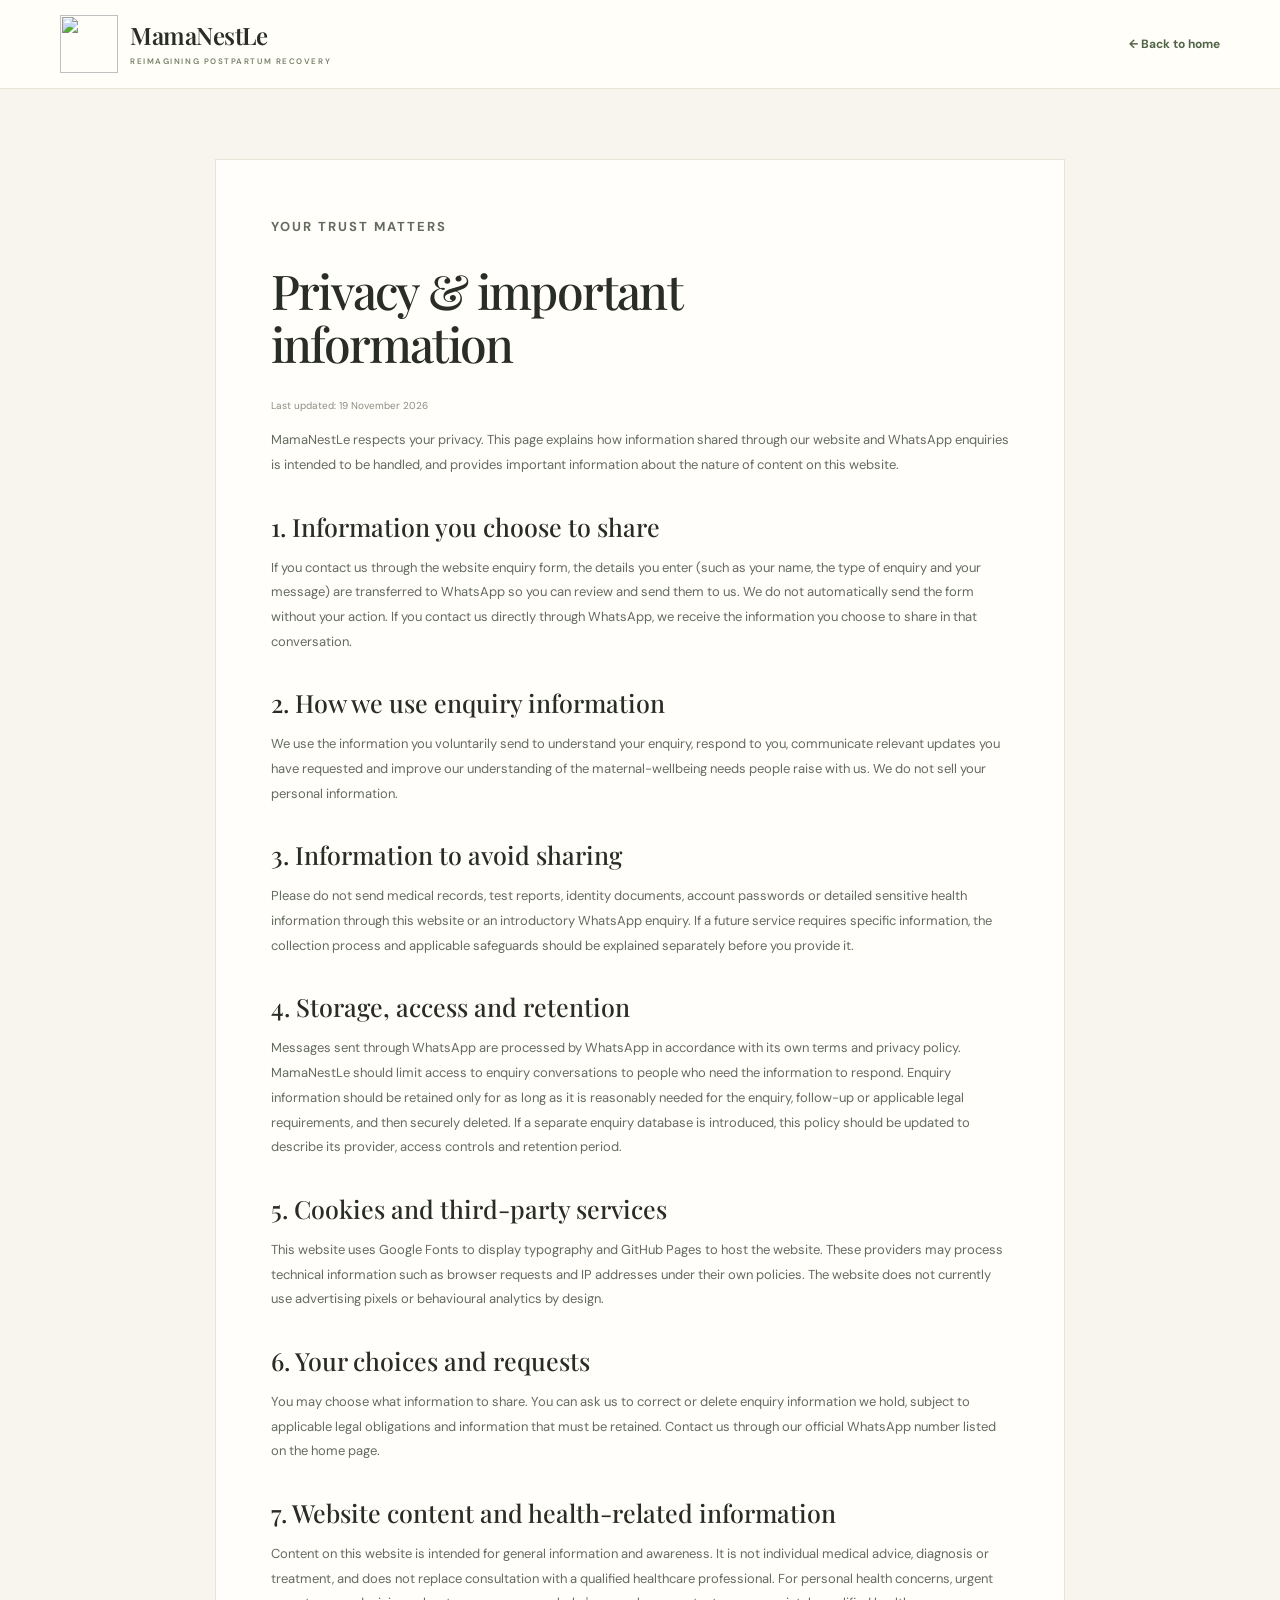
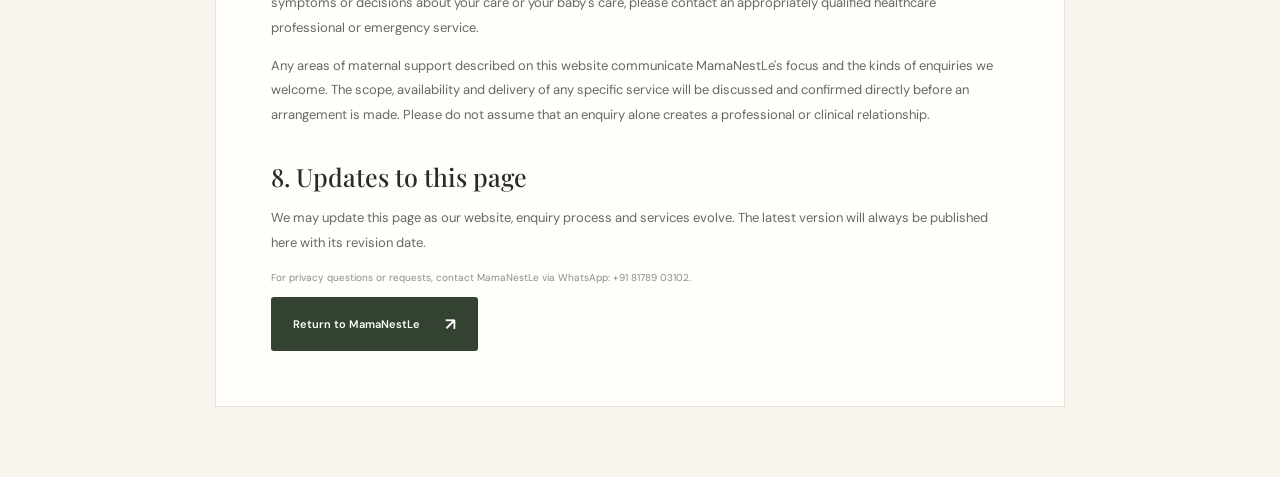
==== privacy.html @ 4de73da4 "Add privacy and important information page" ====
<!doctype html><html lang="en"><head><meta charset="utf-8"><meta name="viewport" content="width=device-width,initial-scale=1"><meta name="theme-color" content="#f7f5ed"><title>Privacy & Important Information | MamaNestLe</title><link rel="preconnect" href="https://fonts.googleapis.com"><link rel="preconnect" href="https://fonts.gstatic.com" crossorigin><link href="https://fonts.googleapis.com/css2?family=DM+Sans:wght@400;500;600;700&family=Playfair+Display:wght@400;500;600;700&display=swap" rel="stylesheet"><link rel="icon" href="assets/mamanestle-icon.svg" type="image/svg+xml"><link rel="stylesheet" href="styles.css"></head><body class="privacy-page"><header class="header"><div class="container nav"><a class="brand" href="index.html"><img class="brand-logo" src="assets/mamanestle-icon.svg" alt=""><span class="brand-name">MamaNestLe<small>REIMAGINING POSTPARTUM RECOVERY</small></span></a><a class="policy-back" href="index.html">← Back to home</a></div></header><main class="policy-wrap"><p class="eyebrow">Your trust matters</p><h1>Privacy &amp; important information</h1><p class="policy-meta">Last updated: 19 November 2026</p><p>MamaNestLe respects your privacy. This page explains how information shared through our website and WhatsApp enquiries is intended to be handled, and provides important information about the nature of content on this website.</p><h2>1. Information you choose to share</h2><p>If you contact us through the website enquiry form, the details you enter (such as your name, the type of enquiry and your message) are transferred to WhatsApp so you can review and send them to us. We do not automatically send the form without your action. If you contact us directly through WhatsApp, we receive the information you choose to share in that conversation.</p><h2>2. How we use enquiry information</h2><p>We use the information you voluntarily send to understand your enquiry, respond to you, communicate relevant updates you have requested and improve our understanding of the maternal-wellbeing needs people raise with us. We do not sell your personal information.</p><h2>3. Information to avoid sharing</h2><p>Please do not send medical records, test reports, identity documents, account passwords or detailed sensitive health information through this website or an introductory WhatsApp enquiry. If a future service requires specific information, the collection process and applicable safeguards should be explained separately before you provide it.</p><h2>4. Storage, access and retention</h2><p>Messages sent through WhatsApp are processed by WhatsApp in accordance with its own terms and privacy policy. MamaNestLe should limit access to enquiry conversations to people who need the information to respond. Enquiry information should be retained only for as long as it is reasonably needed for the enquiry, follow-up or applicable legal requirements, and then securely deleted. If a separate enquiry database is introduced, this policy should be updated to describe its provider, access controls and retention period.</p><h2>5. Cookies and third-party services</h2><p>This website uses Google Fonts to display typography and GitHub Pages to host the website. These providers may process technical information such as browser requests and IP addresses under their own policies. The website does not currently use advertising pixels or behavioural analytics by design.</p><h2>6. Your choices and requests</h2><p>You may choose what information to share. You can ask us to correct or delete enquiry information we hold, subject to applicable legal obligations and information that must be retained. Contact us through our official WhatsApp number listed on the home page.</p><h2>7. Website content and health-related information</h2><p>Content on this website is intended for general information and awareness. It is not individual medical advice, diagnosis or treatment, and does not replace consultation with a qualified healthcare professional. For personal health concerns, urgent symptoms or decisions about your care or your baby's care, please contact an appropriately qualified healthcare professional or emergency service.</p><p>Any areas of maternal support described on this website communicate MamaNestLe's focus and the kinds of enquiries we welcome. The scope, availability and delivery of any specific service will be discussed and confirmed directly before an arrangement is made. Please do not assume that an enquiry alone creates a professional or clinical relationship.</p><h2>8. Updates to this page</h2><p>We may update this page as our website, enquiry process and services evolve. The latest version will always be published here with its revision date.</p><p class="policy-meta">For privacy questions or requests, contact MamaNestLe via WhatsApp: +91 81789 03102.</p><a class="button button-dark" href="index.html">Return to MamaNestLe <span>↗</span></a></main></body></html>
---- styles.css ----
:root{--ivory:#f7f5ed;--paper:#fffefa;--sage:#9eaa8d;--sage-dark:#526447;--olive:#344331;--gold:#c3a36a;--ink:#292d25;--muted:#72766b;--line:#e7e4d8;--serif:"Playfair Display",Georgia,serif;--sans:"DM Sans",Arial,sans-serif}*{box-sizing:border-box}html{scroll-behavior:smooth;scroll-padding-top:94px}body{margin:0;background:var(--paper);color:var(--ink);font-family:var(--sans);line-height:1.7}a{color:inherit;text-decoration:none}.container{width:min(1160px,calc(100% - 52px));margin:auto}.skip-link{position:absolute;left:-999px;top:8px;background:#fff;padding:10px;z-index:99}.skip-link:focus{left:8px}.header{position:sticky;top:0;z-index:30;background:#fffef9ed;backdrop-filter:blur(14px);border-bottom:1px solid #e7e4d8}.nav{height:88px;display:flex;align-items:center;justify-content:space-between}.brand{display:flex;align-items:center;gap:12px}.brand-logo{width:58px;height:58px;display:block;flex:none}.brand-name{font:600 24px/1.1 var(--serif);letter-spacing:-.5px}.brand-name small{display:block;font:600 8px var(--sans);letter-spacing:1.55px;color:#77816b;margin-top:7px}.nav-links{display:flex;align-items:center;gap:34px;font-size:12px;font-weight:600}.nav-links>a:not(.nav-cta):hover,.text-link:hover{color:var(--sage-dark)}.nav-cta{padding:12px 19px;border:1px solid #66745b;border-radius:30px;color:var(--sage-dark)}.nav-cta span{margin-left:10px}.menu-toggle{display:none;background:none;border:0;font-size:25px;color:var(--olive)}.hero{background:var(--ivory);overflow:hidden}.hero-grid{min-height:680px;display:grid;grid-template-columns:1fr .94fr;gap:72px;align-items:center;padding-top:62px;padding-bottom:62px}.eyebrow{display:flex;align-items:center;gap:11px;text-transform:uppercase;letter-spacing:2px;font-size:9px;font-weight:700;color:#718065;margin:0 0 24px}.eyebrow-line{width:26px;height:1px;background:var(--gold)}h1,h2{font-family:var(--serif);font-weight:500;letter-spacing:-1.8px}h1{font-size:clamp(48px,5.3vw,72px);line-height:1.12;margin:0 0 25px;max-width:650px}h1 em,h2 em{font-weight:400;color:var(--sage-dark)}.hero-lead{max-width:550px;color:#686d62;font-size:14px;line-height:2}.hero-actions{display:flex;align-items:center;gap:27px;flex-wrap:wrap;margin-top:34px}.button{display:inline-flex;align-items:center;justify-content:center;gap:25px;border:0;border-radius:3px;padding:16px 22px;font:600 11px var(--sans);cursor:pointer;transition:transform .2s,background .2s}.button:hover{transform:translateY(-2px)}.button-dark{background:var(--olive);color:#fff}.button-dark:hover{background:#526447}.button-light{background:#f8f4e8;color:var(--olive);margin-top:22px}.button span{font-size:17px}.text-link{font-size:11px;font-weight:600;border-bottom:1px solid var(--sage);padding-bottom:5px}.hero-proof{display:flex;align-items:center;gap:13px;margin-top:43px;color:#777b70;font-size:10px;line-height:1.55}.hero-proof b{color:var(--olive);font-weight:600}.proof-mark{display:grid;place-items:center;width:33px;height:33px;border:1px solid #c8b27e;border-radius:50%;color:#9b8150;font-size:17px}.hero-photo-wrap{height:535px;position:relative;padding:0 28px 25px 0}.hero-photo{width:100%;height:100%;object-fit:cover;object-position:center 40%;border-radius:48% 48% 4px 4px;display:block;box-shadow:0 18px 55px #4e50321c}.hero-photo-wrap:after{content:"";position:absolute;inset:17px 10px 8px 17px;border:1px solid #c4a66d88;border-radius:48% 48% 4px 4px;z-index:0;pointer-events:none}.photo-note{position:absolute;z-index:2;left:-48px;bottom:54px;background:#f9f6eb;padding:20px 24px;box-shadow:0 12px 30px #343a251a}.photo-note span,.photo-stamp span{display:block;font-size:8px;letter-spacing:1.4px;color:#7c826f}.photo-note b{display:block;font:500 24px/1.22 var(--serif);color:var(--olive);margin-top:8px}.photo-note i{position:absolute;right:16px;top:15px;color:var(--gold);font-size:17px}.photo-stamp{position:absolute;z-index:2;right:0;top:34px;display:flex;align-items:center;gap:8px;background:#fffdf3e8;padding:8px 12px}.photo-stamp img{width:30px;height:30px}.photo-stamp span{font-size:7px;line-height:1.6}.belief-ribbon{background:var(--olive);color:#f4f0e4}.belief-ribbon .container{min-height:68px;display:flex;align-items:center;justify-content:space-between;gap:20px;font:italic 16px var(--serif)}.belief-ribbon i{font-style:normal;color:#d1b77f;font-size:13px}.section{padding:108px 0}.belief-grid{display:grid;grid-template-columns:1fr .8fr;gap:115px;align-items:end}.section h2,.story h2{font-size:clamp(39px,4.5vw,58px);line-height:1.17;margin:0}.belief-copy p,.journey-heading>p:not(.eyebrow),.story-grid>div:last-child>p:not(.eyebrow){font-size:13px;color:var(--muted);line-height:2}.under-link{display:inline-block;margin-top:17px;color:var(--sage-dark);font-size:11px;font-weight:700;border-bottom:1px solid var(--gold);padding-bottom:5px}.under-link span{margin-left:8px}.focus{background:#f2f1e8}.section-head{display:flex;align-items:end;justify-content:space-between;gap:80px;margin-bottom:48px}.section-head h2{max-width:650px}.section-head>p{max-width:330px;color:var(--muted);font-size:12px;line-height:1.9}.focus-grid{display:grid;grid-template-columns:repeat(4,1fr);gap:14px}.focus-card{position:relative;min-height:290px;padding:27px 24px;background:#fffefa;border:1px solid #e8e5da;display:flex;flex-direction:column}.focus-number{font-size:9px;letter-spacing:1px;color:#a08b61}.focus-icon{font:34px var(--serif);color:#879478;margin:25px 0 18px}.focus-card h3{font:500 21px/1.3 var(--serif);margin:0 0 12px}.focus-card p{font-size:11px;line-height:1.9;color:var(--muted);margin:0}.focus-rule{width:35px;height:2px;background:var(--gold);margin-top:auto;padding-top:0;position:absolute;bottom:0;left:24px}.image-break{height:440px;position:relative;overflow:hidden;background:#344331}.image-break:after{content:"";position:absolute;inset:0;background:linear-gradient(90deg,#253223d9 0%,#25322399 48%,#25322308 100%)}.image-break>img{width:100%;height:100%;object-fit:cover;object-position:center 44%;display:block}.image-break-copy{position:absolute;z-index:2;left:max(calc((100% - 1160px)/2),26px);top:50%;transform:translateY(-50%);color:#fff;max-width:510px}.image-break-copy .eyebrow{color:#e5d5a9}.image-break-copy h2{font-size:clamp(40px,4.8vw,59px);line-height:1.16;margin:0}.image-break-copy h2 em{color:#e4d3a4}.journey-grid{display:grid;grid-template-columns:.85fr 1fr;gap:130px}.journey-heading h2{margin-bottom:20px}.journey-steps{border-top:1px solid var(--line)}.journey-step{display:grid;grid-template-columns:55px 1fr;gap:18px;padding:25px 0;border-bottom:1px solid var(--line)}.journey-step>span{font:italic 18px var(--serif);color:#a58b58}.journey-step h3{font:500 22px var(--serif);margin:0 0 6px}.journey-step p{font-size:12px;color:var(--muted);margin:0;line-height:1.8}.story{background:var(--olive);color:#fff;padding:100px 0;overflow:hidden}.story-grid{display:grid;grid-template-columns:.4fr 1fr;gap:90px;align-items:center;max-width:1000px}.story-mark{width:190px;height:190px;border:1px solid #d2bb8055;border-radius:50%;display:grid;place-items:center;margin:auto}.story-mark img{width:145px;height:145px;filter:drop-shadow(0 3px 8px #0002)}.story .eyebrow{color:#d8c38f}.story h2{max-width:680px}.story h2 em{color:#e3d2a4}.story-grid>div:last-child>p:not(.eyebrow){color:#e4e6dc}.connect{background:#fbfaf5}.connect-grid{display:grid;grid-template-columns:.9fr 1fr;gap:95px;align-items:start}.connect-copy h2{font-size:clamp(42px,4.5vw,58px)}.connect-copy>p:not(.eyebrow){color:var(--muted);font-size:13px;line-height:1.9}.whatsapp-card{display:flex;align-items:center;gap:15px;background:#eef0e7;padding:18px;margin-top:32px;max-width:420px}.wa-symbol{width:42px;height:42px;border-radius:50%;background:var(--sage-dark);color:white;display:grid;place-items:center;font-size:21px}.whatsapp-card>div{flex:1}.whatsapp-card span{display:block;font-size:7px;letter-spacing:1.2px;color:#7a806e}.whatsapp-card b{display:block;font:500 18px var(--serif);margin:2px 0}.whatsapp-card small{font-size:10px;color:var(--muted)}.whatsapp-card>a{width:34px;height:34px;display:grid;place-items:center;border:1px solid #9ca78e;border-radius:50%;color:var(--sage-dark)}.connect-note{font-size:10px!important;color:#7e8377!important;margin-top:17px}.contact-form{background:#fff;border:1px solid var(--line);padding:36px;box-shadow:0 18px 50px #3038220a}.form-top{padding-bottom:20px;border-bottom:1px solid var(--line);margin-bottom:22px}.form-top>span{font-size:8px;letter-spacing:1.5px;color:#8a805f}.form-top h3{font:500 29px var(--serif);margin:5px 0}.form-top p{font-size:11px;color:var(--muted);margin:0}label{display:block;font-size:10px;font-weight:700;margin:17px 0 7px}input,select,textarea{width:100%;padding:13px 12px;border:1px solid #e4e3d9;background:#fffefa;border-radius:2px;font:12px var(--sans);color:var(--ink);outline:none}input:focus,select:focus,textarea:focus{border-color:#8a9879;box-shadow:0 0 0 3px #9eaa8d26}textarea{resize:vertical}.submit-button{width:100%;margin-top:22px}.form-footnote{font-size:9px;color:#85897e;text-align:center;margin:12px 0 0}.hp{position:absolute;left:-5000px;width:1px;height:1px;overflow:hidden}.footer{background:#eeeee5;padding:35px 0 22px}.footer-main{display:flex;align-items:center;justify-content:space-between;gap:20px;padding-bottom:25px;border-bottom:1px solid #d9dccf}.footer-brand .brand-logo{width:48px;height:48px}.footer-brand .brand-name{font-size:21px}.footer-main>p{font:italic 16px var(--serif);color:#73796b}.footer-contact{font-size:10px;font-weight:700;color:var(--sage-dark)}.footer-bottom{display:flex;justify-content:space-between;align-items:center;gap:18px;padding-top:19px;font-size:9px;color:#74796c}.footer-bottom a{color:var(--sage-dark);font-weight:700}.privacy-page{background:var(--ivory);min-height:100vh}.policy-wrap{width:min(850px,calc(100% - 40px));margin:70px auto;padding:55px;background:#fffefa;border:1px solid var(--line)}.policy-wrap h1{font-size:48px}.policy-wrap h2{font:500 25px var(--serif);letter-spacing:0;margin:32px 0 10px}.policy-wrap p,.policy-wrap li{font-size:13px;color:#656b60;line-height:1.9}.policy-back{color:var(--sage-dark);font-size:12px;font-weight:700}.policy-meta{font-size:10px!important;color:#8b8e82!important}@media(max-width:900px){.hero-grid{gap:40px}.hero-photo-wrap{height:470px}.focus-grid{grid-template-columns:repeat(2,1fr)}.journey-grid{gap:65px}.connect-grid{gap:45px}.belief-grid{gap:65px}}@media(max-width:700px){.container{width:min(100% - 36px,590px)}.nav{height:76px}.brand-logo{width:49px;height:49px}.brand-name{font-size:21px}.brand-name small{font-size:7px}.menu-toggle{display:block}.nav-links{display:none;position:absolute;top:75px;left:0;right:0;background:#fffefa;padding:22px 24px 28px;flex-direction:column;align-items:stretch;gap:19px;border-bottom:1px solid var(--line)}.nav-links.open{display:flex}.nav-cta{text-align:center}.hero-grid{grid-template-columns:1fr;gap:38px;padding-top:53px;padding-bottom:45px}.hero h1{font-size:49px}.hero-photo-wrap{height:430px;margin:0 10px 0 22px}.photo-note{left:-22px;bottom:36px;padding:15px 19px}.photo-note b{font-size:21px}.belief-ribbon .container{min-height:62px;gap:10px;font-size:12px}.section{padding:76px 0}.belief-grid,.journey-grid,.connect-grid,.story-grid{grid-template-columns:1fr;gap:32px}.section-head{display:block;margin-bottom:30px}.section-head>p{margin-top:18px}.focus-grid{grid-template-columns:1fr 1fr;gap:10px}.focus-card{padding:21px 17px;min-height:285px}.focus-card h3{font-size:19px}.focus-rule{left:17px}.image-break{height:390px}.image-break-copy{left:24px;right:20px}.journey-grid{gap:24px}.story{padding:75px 0}.story-grid{gap:25px}.story-mark{width:130px;height:130px;margin:0}.story-mark img{width:100px;height:100px}.contact-form{padding:25px 20px}.footer-main{flex-wrap:wrap}.footer-main>p{order:3;width:100%;margin:0}.footer-bottom{flex-wrap:wrap}.policy-wrap{margin:25px auto;padding:28px 22px}.policy-wrap h1{font-size:39px}}@media(max-width:390px){.hero h1{font-size:43px}.hero-photo-wrap{height:365px}.focus-grid{grid-template-columns:1fr}.focus-card{min-height:235px}.belief-ribbon .container{font-size:10px}.contact-form{padding:22px 16px}}@media(prefers-reduced-motion:reduce){html{scroll-behavior:auto}*,*:before,*:after{transition:none!important;animation:none!important}}
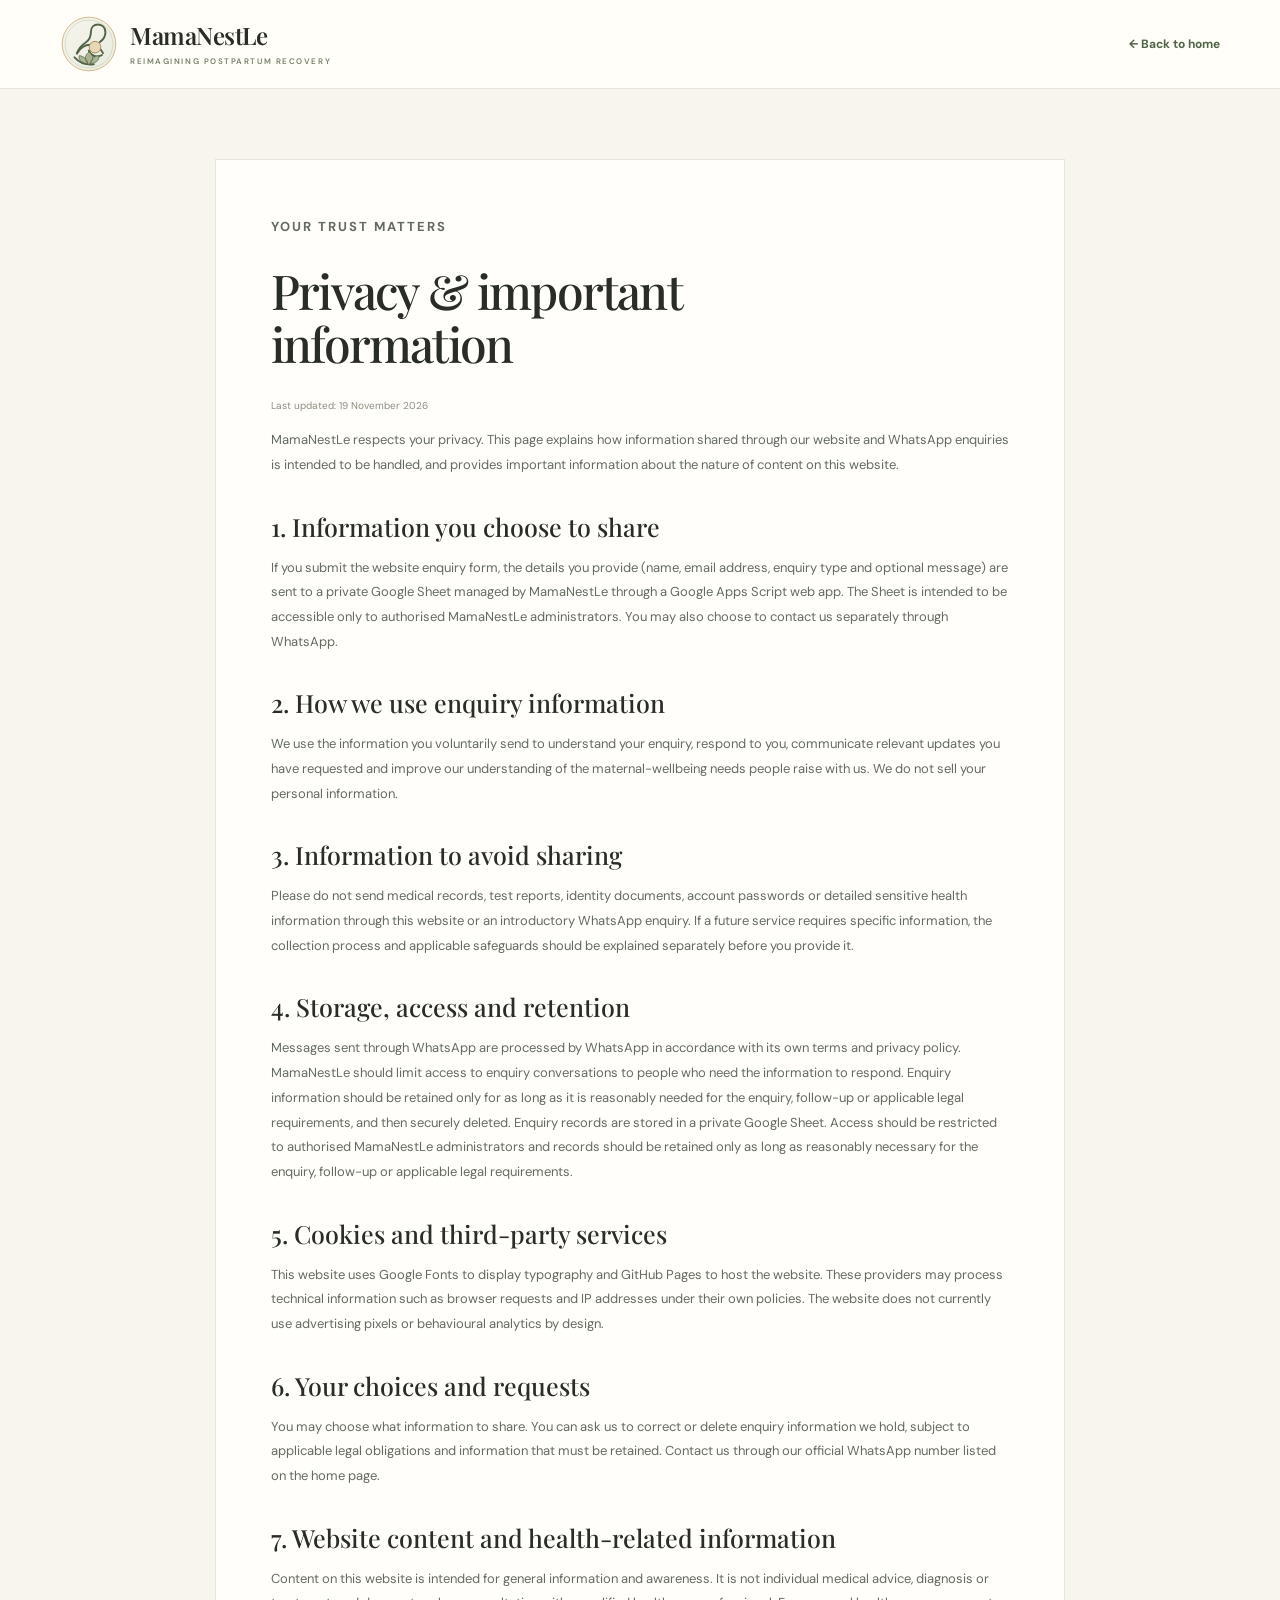
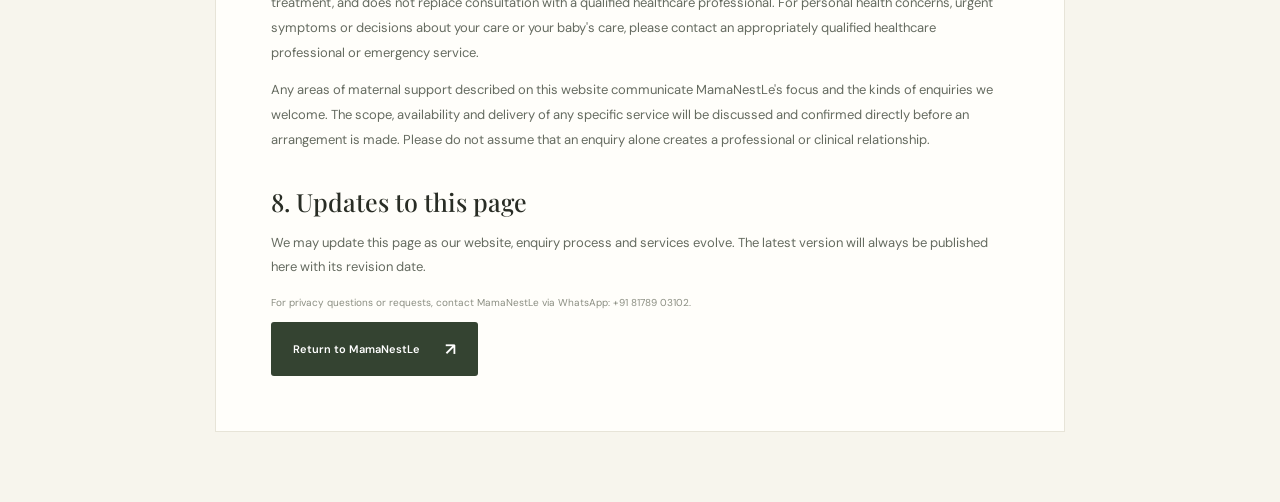
==== commit aaac8353: "Update privacy notice for private enquiry database" ====
--- a/privacy.html
+++ b/privacy.html
@@ -1 +1 @@
-<!doctype html><html lang="en"><head><meta charset="utf-8"><meta name="viewport" content="width=device-width,initial-scale=1"><meta name="theme-color" content="#f7f5ed"><title>Privacy & Important Information | MamaNestLe</title><link rel="preconnect" href="https://fonts.googleapis.com"><link rel="preconnect" href="https://fonts.gstatic.com" crossorigin><link href="https://fonts.googleapis.com/css2?family=DM+Sans:wght@400;500;600;700&family=Playfair+Display:wght@400;500;600;700&display=swap" rel="stylesheet"><link rel="icon" href="assets/mamanestle-icon.svg" type="image/svg+xml"><link rel="stylesheet" href="styles.css"></head><body class="privacy-page"><header class="header"><div class="container nav"><a class="brand" href="index.html"><img class="brand-logo" src="assets/mamanestle-icon.svg" alt=""><span class="brand-name">MamaNestLe<small>REIMAGINING POSTPARTUM RECOVERY</small></span></a><a class="policy-back" href="index.html">← Back to home</a></div></header><main class="policy-wrap"><p class="eyebrow">Your trust matters</p><h1>Privacy &amp; important information</h1><p class="policy-meta">Last updated: 19 November 2026</p><p>MamaNestLe respects your privacy. This page explains how information shared through our website and WhatsApp enquiries is intended to be handled, and provides important information about the nature of content on this website.</p><h2>1. Information you choose to share</h2><p>If you contact us through the website enquiry form, the details you enter (such as your name, the type of enquiry and your message) are transferred to WhatsApp so you can review and send them to us. We do not automatically send the form without your action. If you contact us directly through WhatsApp, we receive the information you choose to share in that conversation.</p><h2>2. How we use enquiry information</h2><p>We use the information you voluntarily send to understand your enquiry, respond to you, communicate relevant updates you have requested and improve our understanding of the maternal-wellbeing needs people raise with us. We do not sell your personal information.</p><h2>3. Information to avoid sharing</h2><p>Please do not send medical records, test reports, identity documents, account passwords or detailed sensitive health information through this website or an introductory WhatsApp enquiry. If a future service requires specific information, the collection process and applicable safeguards should be explained separately before you provide it.</p><h2>4. Storage, access and retention</h2><p>Messages sent through WhatsApp are processed by WhatsApp in accordance with its own terms and privacy policy. MamaNestLe should limit access to enquiry conversations to people who need the information to respond. Enquiry information should be retained only for as long as it is reasonably needed for the enquiry, follow-up or applicable legal requirements, and then securely deleted. If a separate enquiry database is introduced, this policy should be updated to describe its provider, access controls and retention period.</p><h2>5. Cookies and third-party services</h2><p>This website uses Google Fonts to display typography and GitHub Pages to host the website. These providers may process technical information such as browser requests and IP addresses under their own policies. The website does not currently use advertising pixels or behavioural analytics by design.</p><h2>6. Your choices and requests</h2><p>You may choose what information to share. You can ask us to correct or delete enquiry information we hold, subject to applicable legal obligations and information that must be retained. Contact us through our official WhatsApp number listed on the home page.</p><h2>7. Website content and health-related information</h2><p>Content on this website is intended for general information and awareness. It is not individual medical advice, diagnosis or treatment, and does not replace consultation with a qualified healthcare professional. For personal health concerns, urgent symptoms or decisions about your care or your baby's care, please contact an appropriately qualified healthcare professional or emergency service.</p><p>Any areas of maternal support described on this website communicate MamaNestLe's focus and the kinds of enquiries we welcome. The scope, availability and delivery of any specific service will be discussed and confirmed directly before an arrangement is made. Please do not assume that an enquiry alone creates a professional or clinical relationship.</p><h2>8. Updates to this page</h2><p>We may update this page as our website, enquiry process and services evolve. The latest version will always be published here with its revision date.</p><p class="policy-meta">For privacy questions or requests, contact MamaNestLe via WhatsApp: +91 81789 03102.</p><a class="button button-dark" href="index.html">Return to MamaNestLe <span>↗</span></a></main></body></html>+<!doctype html><html lang="en"><head><meta charset="utf-8"><meta name="viewport" content="width=device-width,initial-scale=1"><meta name="theme-color" content="#f7f5ed"><title>Privacy & Important Information | MamaNestLe</title><link rel="preconnect" href="https://fonts.googleapis.com"><link rel="preconnect" href="https://fonts.gstatic.com" crossorigin><link href="https://fonts.googleapis.com/css2?family=DM+Sans:wght@400;500;600;700&family=Playfair+Display:wght@400;500;600;700&display=swap" rel="stylesheet"><link rel="icon" href="assets/mamanestle-icon.svg" type="image/svg+xml"><link rel="stylesheet" href="styles.css"></head><body class="privacy-page"><header class="header"><div class="container nav"><a class="brand" href="index.html"><img class="brand-logo" src="assets/mamanestle-icon.svg" alt=""><span class="brand-name">MamaNestLe<small>REIMAGINING POSTPARTUM RECOVERY</small></span></a><a class="policy-back" href="index.html">← Back to home</a></div></header><main class="policy-wrap"><p class="eyebrow">Your trust matters</p><h1>Privacy &amp; important information</h1><p class="policy-meta">Last updated: 19 November 2026</p><p>MamaNestLe respects your privacy. This page explains how information shared through our website and WhatsApp enquiries is intended to be handled, and provides important information about the nature of content on this website.</p><h2>1. Information you choose to share</h2><p>If you submit the website enquiry form, the details you provide (name, email address, enquiry type and optional message) are sent to a private Google Sheet managed by MamaNestLe through a Google Apps Script web app. The Sheet is intended to be accessible only to authorised MamaNestLe administrators. You may also choose to contact us separately through WhatsApp.</p><h2>2. How we use enquiry information</h2><p>We use the information you voluntarily send to understand your enquiry, respond to you, communicate relevant updates you have requested and improve our understanding of the maternal-wellbeing needs people raise with us. We do not sell your personal information.</p><h2>3. Information to avoid sharing</h2><p>Please do not send medical records, test reports, identity documents, account passwords or detailed sensitive health information through this website or an introductory WhatsApp enquiry. If a future service requires specific information, the collection process and applicable safeguards should be explained separately before you provide it.</p><h2>4. Storage, access and retention</h2><p>Messages sent through WhatsApp are processed by WhatsApp in accordance with its own terms and privacy policy. MamaNestLe should limit access to enquiry conversations to people who need the information to respond. Enquiry information should be retained only for as long as it is reasonably needed for the enquiry, follow-up or applicable legal requirements, and then securely deleted. Enquiry records are stored in a private Google Sheet. Access should be restricted to authorised MamaNestLe administrators and records should be retained only as long as reasonably necessary for the enquiry, follow-up or applicable legal requirements.</p><h2>5. Cookies and third-party services</h2><p>This website uses Google Fonts to display typography and GitHub Pages to host the website. These providers may process technical information such as browser requests and IP addresses under their own policies. The website does not currently use advertising pixels or behavioural analytics by design.</p><h2>6. Your choices and requests</h2><p>You may choose what information to share. You can ask us to correct or delete enquiry information we hold, subject to applicable legal obligations and information that must be retained. Contact us through our official WhatsApp number listed on the home page.</p><h2>7. Website content and health-related information</h2><p>Content on this website is intended for general information and awareness. It is not individual medical advice, diagnosis or treatment, and does not replace consultation with a qualified healthcare professional. For personal health concerns, urgent symptoms or decisions about your care or your baby's care, please contact an appropriately qualified healthcare professional or emergency service.</p><p>Any areas of maternal support described on this website communicate MamaNestLe's focus and the kinds of enquiries we welcome. The scope, availability and delivery of any specific service will be discussed and confirmed directly before an arrangement is made. Please do not assume that an enquiry alone creates a professional or clinical relationship.</p><h2>8. Updates to this page</h2><p>We may update this page as our website, enquiry process and services evolve. The latest version will always be published here with its revision date.</p><p class="policy-meta">For privacy questions or requests, contact MamaNestLe via WhatsApp: +91 81789 03102.</p><a class="button button-dark" href="index.html">Return to MamaNestLe <span>↗</span></a></main></body></html>
--- a/styles.css
+++ b/styles.css
@@ -1 +1,108 @@
-:root{--ivory:#f7f5ed;--paper:#fffefa;--sage:#9eaa8d;--sage-dark:#526447;--olive:#344331;--gold:#c3a36a;--ink:#292d25;--muted:#72766b;--line:#e7e4d8;--serif:"Playfair Display",Georgia,serif;--sans:"DM Sans",Arial,sans-serif}*{box-sizing:border-box}html{scroll-behavior:smooth;scroll-padding-top:94px}body{margin:0;background:var(--paper);color:var(--ink);font-family:var(--sans);line-height:1.7}a{color:inherit;text-decoration:none}.container{width:min(1160px,calc(100% - 52px));margin:auto}.skip-link{position:absolute;left:-999px;top:8px;background:#fff;padding:10px;z-index:99}.skip-link:focus{left:8px}.header{position:sticky;top:0;z-index:30;background:#fffef9ed;backdrop-filter:blur(14px);border-bottom:1px solid #e7e4d8}.nav{height:88px;display:flex;align-items:center;justify-content:space-between}.brand{display:flex;align-items:center;gap:12px}.brand-logo{width:58px;height:58px;display:block;flex:none}.brand-name{font:600 24px/1.1 var(--serif);letter-spacing:-.5px}.brand-name small{display:block;font:600 8px var(--sans);letter-spacing:1.55px;color:#77816b;margin-top:7px}.nav-links{display:flex;align-items:center;gap:34px;font-size:12px;font-weight:600}.nav-links>a:not(.nav-cta):hover,.text-link:hover{color:var(--sage-dark)}.nav-cta{padding:12px 19px;border:1px solid #66745b;border-radius:30px;color:var(--sage-dark)}.nav-cta span{margin-left:10px}.menu-toggle{display:none;background:none;border:0;font-size:25px;color:var(--olive)}.hero{background:var(--ivory);overflow:hidden}.hero-grid{min-height:680px;display:grid;grid-template-columns:1fr .94fr;gap:72px;align-items:center;padding-top:62px;padding-bottom:62px}.eyebrow{display:flex;align-items:center;gap:11px;text-transform:uppercase;letter-spacing:2px;font-size:9px;font-weight:700;color:#718065;margin:0 0 24px}.eyebrow-line{width:26px;height:1px;background:var(--gold)}h1,h2{font-family:var(--serif);font-weight:500;letter-spacing:-1.8px}h1{font-size:clamp(48px,5.3vw,72px);line-height:1.12;margin:0 0 25px;max-width:650px}h1 em,h2 em{font-weight:400;color:var(--sage-dark)}.hero-lead{max-width:550px;color:#686d62;font-size:14px;line-height:2}.hero-actions{display:flex;align-items:center;gap:27px;flex-wrap:wrap;margin-top:34px}.button{display:inline-flex;align-items:center;justify-content:center;gap:25px;border:0;border-radius:3px;padding:16px 22px;font:600 11px var(--sans);cursor:pointer;transition:transform .2s,background .2s}.button:hover{transform:translateY(-2px)}.button-dark{background:var(--olive);color:#fff}.button-dark:hover{background:#526447}.button-light{background:#f8f4e8;color:var(--olive);margin-top:22px}.button span{font-size:17px}.text-link{font-size:11px;font-weight:600;border-bottom:1px solid var(--sage);padding-bottom:5px}.hero-proof{display:flex;align-items:center;gap:13px;margin-top:43px;color:#777b70;font-size:10px;line-height:1.55}.hero-proof b{color:var(--olive);font-weight:600}.proof-mark{display:grid;place-items:center;width:33px;height:33px;border:1px solid #c8b27e;border-radius:50%;color:#9b8150;font-size:17px}.hero-photo-wrap{height:535px;position:relative;padding:0 28px 25px 0}.hero-photo{width:100%;height:100%;object-fit:cover;object-position:center 40%;border-radius:48% 48% 4px 4px;display:block;box-shadow:0 18px 55px #4e50321c}.hero-photo-wrap:after{content:"";position:absolute;inset:17px 10px 8px 17px;border:1px solid #c4a66d88;border-radius:48% 48% 4px 4px;z-index:0;pointer-events:none}.photo-note{position:absolute;z-index:2;left:-48px;bottom:54px;background:#f9f6eb;padding:20px 24px;box-shadow:0 12px 30px #343a251a}.photo-note span,.photo-stamp span{display:block;font-size:8px;letter-spacing:1.4px;color:#7c826f}.photo-note b{display:block;font:500 24px/1.22 var(--serif);color:var(--olive);margin-top:8px}.photo-note i{position:absolute;right:16px;top:15px;color:var(--gold);font-size:17px}.photo-stamp{position:absolute;z-index:2;right:0;top:34px;display:flex;align-items:center;gap:8px;background:#fffdf3e8;padding:8px 12px}.photo-stamp img{width:30px;height:30px}.photo-stamp span{font-size:7px;line-height:1.6}.belief-ribbon{background:var(--olive);color:#f4f0e4}.belief-ribbon .container{min-height:68px;display:flex;align-items:center;justify-content:space-between;gap:20px;font:italic 16px var(--serif)}.belief-ribbon i{font-style:normal;color:#d1b77f;font-size:13px}.section{padding:108px 0}.belief-grid{display:grid;grid-template-columns:1fr .8fr;gap:115px;align-items:end}.section h2,.story h2{font-size:clamp(39px,4.5vw,58px);line-height:1.17;margin:0}.belief-copy p,.journey-heading>p:not(.eyebrow),.story-grid>div:last-child>p:not(.eyebrow){font-size:13px;color:var(--muted);line-height:2}.under-link{display:inline-block;margin-top:17px;color:var(--sage-dark);font-size:11px;font-weight:700;border-bottom:1px solid var(--gold);padding-bottom:5px}.under-link span{margin-left:8px}.focus{background:#f2f1e8}.section-head{display:flex;align-items:end;justify-content:space-between;gap:80px;margin-bottom:48px}.section-head h2{max-width:650px}.section-head>p{max-width:330px;color:var(--muted);font-size:12px;line-height:1.9}.focus-grid{display:grid;grid-template-columns:repeat(4,1fr);gap:14px}.focus-card{position:relative;min-height:290px;padding:27px 24px;background:#fffefa;border:1px solid #e8e5da;display:flex;flex-direction:column}.focus-number{font-size:9px;letter-spacing:1px;color:#a08b61}.focus-icon{font:34px var(--serif);color:#879478;margin:25px 0 18px}.focus-card h3{font:500 21px/1.3 var(--serif);margin:0 0 12px}.focus-card p{font-size:11px;line-height:1.9;color:var(--muted);margin:0}.focus-rule{width:35px;height:2px;background:var(--gold);margin-top:auto;padding-top:0;position:absolute;bottom:0;left:24px}.image-break{height:440px;position:relative;overflow:hidden;background:#344331}.image-break:after{content:"";position:absolute;inset:0;background:linear-gradient(90deg,#253223d9 0%,#25322399 48%,#25322308 100%)}.image-break>img{width:100%;height:100%;object-fit:cover;object-position:center 44%;display:block}.image-break-copy{position:absolute;z-index:2;left:max(calc((100% - 1160px)/2),26px);top:50%;transform:translateY(-50%);color:#fff;max-width:510px}.image-break-copy .eyebrow{color:#e5d5a9}.image-break-copy h2{font-size:clamp(40px,4.8vw,59px);line-height:1.16;margin:0}.image-break-copy h2 em{color:#e4d3a4}.journey-grid{display:grid;grid-template-columns:.85fr 1fr;gap:130px}.journey-heading h2{margin-bottom:20px}.journey-steps{border-top:1px solid var(--line)}.journey-step{display:grid;grid-template-columns:55px 1fr;gap:18px;padding:25px 0;border-bottom:1px solid var(--line)}.journey-step>span{font:italic 18px var(--serif);color:#a58b58}.journey-step h3{font:500 22px var(--serif);margin:0 0 6px}.journey-step p{font-size:12px;color:var(--muted);margin:0;line-height:1.8}.story{background:var(--olive);color:#fff;padding:100px 0;overflow:hidden}.story-grid{display:grid;grid-template-columns:.4fr 1fr;gap:90px;align-items:center;max-width:1000px}.story-mark{width:190px;height:190px;border:1px solid #d2bb8055;border-radius:50%;display:grid;place-items:center;margin:auto}.story-mark img{width:145px;height:145px;filter:drop-shadow(0 3px 8px #0002)}.story .eyebrow{color:#d8c38f}.story h2{max-width:680px}.story h2 em{color:#e3d2a4}.story-grid>div:last-child>p:not(.eyebrow){color:#e4e6dc}.connect{background:#fbfaf5}.connect-grid{display:grid;grid-template-columns:.9fr 1fr;gap:95px;align-items:start}.connect-copy h2{font-size:clamp(42px,4.5vw,58px)}.connect-copy>p:not(.eyebrow){color:var(--muted);font-size:13px;line-height:1.9}.whatsapp-card{display:flex;align-items:center;gap:15px;background:#eef0e7;padding:18px;margin-top:32px;max-width:420px}.wa-symbol{width:42px;height:42px;border-radius:50%;background:var(--sage-dark);color:white;display:grid;place-items:center;font-size:21px}.whatsapp-card>div{flex:1}.whatsapp-card span{display:block;font-size:7px;letter-spacing:1.2px;color:#7a806e}.whatsapp-card b{display:block;font:500 18px var(--serif);margin:2px 0}.whatsapp-card small{font-size:10px;color:var(--muted)}.whatsapp-card>a{width:34px;height:34px;display:grid;place-items:center;border:1px solid #9ca78e;border-radius:50%;color:var(--sage-dark)}.connect-note{font-size:10px!important;color:#7e8377!important;margin-top:17px}.contact-form{background:#fff;border:1px solid var(--line);padding:36px;box-shadow:0 18px 50px #3038220a}.form-top{padding-bottom:20px;border-bottom:1px solid var(--line);margin-bottom:22px}.form-top>span{font-size:8px;letter-spacing:1.5px;color:#8a805f}.form-top h3{font:500 29px var(--serif);margin:5px 0}.form-top p{font-size:11px;color:var(--muted);margin:0}label{display:block;font-size:10px;font-weight:700;margin:17px 0 7px}input,select,textarea{width:100%;padding:13px 12px;border:1px solid #e4e3d9;background:#fffefa;border-radius:2px;font:12px var(--sans);color:var(--ink);outline:none}input:focus,select:focus,textarea:focus{border-color:#8a9879;box-shadow:0 0 0 3px #9eaa8d26}textarea{resize:vertical}.submit-button{width:100%;margin-top:22px}.form-footnote{font-size:9px;color:#85897e;text-align:center;margin:12px 0 0}.hp{position:absolute;left:-5000px;width:1px;height:1px;overflow:hidden}.footer{background:#eeeee5;padding:35px 0 22px}.footer-main{display:flex;align-items:center;justify-content:space-between;gap:20px;padding-bottom:25px;border-bottom:1px solid #d9dccf}.footer-brand .brand-logo{width:48px;height:48px}.footer-brand .brand-name{font-size:21px}.footer-main>p{font:italic 16px var(--serif);color:#73796b}.footer-contact{font-size:10px;font-weight:700;color:var(--sage-dark)}.footer-bottom{display:flex;justify-content:space-between;align-items:center;gap:18px;padding-top:19px;font-size:9px;color:#74796c}.footer-bottom a{color:var(--sage-dark);font-weight:700}.privacy-page{background:var(--ivory);min-height:100vh}.policy-wrap{width:min(850px,calc(100% - 40px));margin:70px auto;padding:55px;background:#fffefa;border:1px solid var(--line)}.policy-wrap h1{font-size:48px}.policy-wrap h2{font:500 25px var(--serif);letter-spacing:0;margin:32px 0 10px}.policy-wrap p,.policy-wrap li{font-size:13px;color:#656b60;line-height:1.9}.policy-back{color:var(--sage-dark);font-size:12px;font-weight:700}.policy-meta{font-size:10px!important;color:#8b8e82!important}@media(max-width:900px){.hero-grid{gap:40px}.hero-photo-wrap{height:470px}.focus-grid{grid-template-columns:repeat(2,1fr)}.journey-grid{gap:65px}.connect-grid{gap:45px}.belief-grid{gap:65px}}@media(max-width:700px){.container{width:min(100% - 36px,590px)}.nav{height:76px}.brand-logo{width:49px;height:49px}.brand-name{font-size:21px}.brand-name small{font-size:7px}.menu-toggle{display:block}.nav-links{display:none;position:absolute;top:75px;left:0;right:0;background:#fffefa;padding:22px 24px 28px;flex-direction:column;align-items:stretch;gap:19px;border-bottom:1px solid var(--line)}.nav-links.open{display:flex}.nav-cta{text-align:center}.hero-grid{grid-template-columns:1fr;gap:38px;padding-top:53px;padding-bottom:45px}.hero h1{font-size:49px}.hero-photo-wrap{height:430px;margin:0 10px 0 22px}.photo-note{left:-22px;bottom:36px;padding:15px 19px}.photo-note b{font-size:21px}.belief-ribbon .container{min-height:62px;gap:10px;font-size:12px}.section{padding:76px 0}.belief-grid,.journey-grid,.connect-grid,.story-grid{grid-template-columns:1fr;gap:32px}.section-head{display:block;margin-bottom:30px}.section-head>p{margin-top:18px}.focus-grid{grid-template-columns:1fr 1fr;gap:10px}.focus-card{padding:21px 17px;min-height:285px}.focus-card h3{font-size:19px}.focus-rule{left:17px}.image-break{height:390px}.image-break-copy{left:24px;right:20px}.journey-grid{gap:24px}.story{padding:75px 0}.story-grid{gap:25px}.story-mark{width:130px;height:130px;margin:0}.story-mark img{width:100px;height:100px}.contact-form{padding:25px 20px}.footer-main{flex-wrap:wrap}.footer-main>p{order:3;width:100%;margin:0}.footer-bottom{flex-wrap:wrap}.policy-wrap{margin:25px auto;padding:28px 22px}.policy-wrap h1{font-size:39px}}@media(max-width:390px){.hero h1{font-size:43px}.hero-photo-wrap{height:365px}.focus-grid{grid-template-columns:1fr}.focus-card{min-height:235px}.belief-ribbon .container{font-size:10px}.contact-form{padding:22px 16px}}@media(prefers-reduced-motion:reduce){html{scroll-behavior:auto}*,*:before,*:after{transition:none!important;animation:none!important}}+:root{--ivory:#f7f5ed;--paper:#fffefa;--sage:#9eaa8d;--sage-dark:#526447;--olive:#344331;--gold:#c3a36a;--ink:#292d25;--muted:#72766b;--line:#e7e4d8;--serif:"Playfair Display",Georgia,serif;--sans:"DM Sans",Arial,sans-serif}*{box-sizing:border-box}html{scroll-behavior:smooth;scroll-padding-top:94px}body{margin:0;background:var(--paper);color:var(--ink);font-family:var(--sans);line-height:1.7}a{color:inherit;text-decoration:none}.container{width:min(1160px,calc(100% - 52px));margin:auto}.skip-link{position:absolute;left:-999px;top:8px;background:#fff;padding:10px;z-index:99}.skip-link:focus{left:8px}.header{position:sticky;top:0;z-index:30;background:#fffef9ed;backdrop-filter:blur(14px);border-bottom:1px solid #e7e4d8}.nav{height:88px;display:flex;align-items:center;justify-content:space-between}.brand{display:flex;align-items:center;gap:12px}.brand-logo{width:58px;height:58px;display:block;flex:none}.brand-name{font:600 24px/1.1 var(--serif);letter-spacing:-.5px}.brand-name small{display:block;font:600 8px var(--sans);letter-spacing:1.55px;color:#77816b;margin-top:7px}.nav-links{display:flex;align-items:center;gap:34px;font-size:12px;font-weight:600}.nav-links>a:not(.nav-cta):hover,.text-link:hover{color:var(--sage-dark)}.nav-cta{padding:12px 19px;border:1px solid #66745b;border-radius:30px;color:var(--sage-dark)}.nav-cta span{margin-left:10px}.menu-toggle{display:none;background:none;border:0;font-size:25px;color:var(--olive)}.hero{background:var(--ivory);overflow:hidden}.hero-grid{min-height:680px;display:grid;grid-template-columns:1fr .94fr;gap:72px;align-items:center;padding-top:62px;padding-bottom:62px}.eyebrow{display:flex;align-items:center;gap:11px;text-transform:uppercase;letter-spacing:2px;font-size:9px;font-weight:700;color:#718065;margin:0 0 24px}.eyebrow-line{width:26px;height:1px;background:var(--gold)}h1,h2{font-family:var(--serif);font-weight:500;letter-spacing:-1.8px}h1{font-size:clamp(48px,5.3vw,72px);line-height:1.12;margin:0 0 25px;max-width:650px}h1 em,h2 em{font-weight:400;color:var(--sage-dark)}.hero-lead{max-width:550px;color:#686d62;font-size:14px;line-height:2}.hero-actions{display:flex;align-items:center;gap:27px;flex-wrap:wrap;margin-top:34px}.button{display:inline-flex;align-items:center;justify-content:center;gap:25px;border:0;border-radius:3px;padding:16px 22px;font:600 11px var(--sans);cursor:pointer;transition:transform .2s,background .2s}.button:hover{transform:translateY(-2px)}.button-dark{background:var(--olive);color:#fff}.button-dark:hover{background:#526447}.button-light{background:#f8f4e8;color:var(--olive);margin-top:22px}.button span{font-size:17px}.text-link{font-size:11px;font-weight:600;border-bottom:1px solid var(--sage);padding-bottom:5px}.hero-proof{display:flex;align-items:center;gap:13px;margin-top:43px;color:#777b70;font-size:10px;line-height:1.55}.hero-proof b{color:var(--olive);font-weight:600}.proof-mark{display:grid;place-items:center;width:33px;height:33px;border:1px solid #c8b27e;border-radius:50%;color:#9b8150;font-size:17px}.hero-photo-wrap{height:535px;position:relative;padding:0 28px 25px 0}.hero-photo{width:100%;height:100%;object-fit:cover;object-position:center 40%;border-radius:48% 48% 4px 4px;display:block;box-shadow:0 18px 55px #4e50321c}.hero-photo-wrap:after{content:"";position:absolute;inset:17px 10px 8px 17px;border:1px solid #c4a66d88;border-radius:48% 48% 4px 4px;z-index:0;pointer-events:none}.photo-note{position:absolute;z-index:2;left:-48px;bottom:54px;background:#f9f6eb;padding:20px 24px;box-shadow:0 12px 30px #343a251a}.photo-note span,.photo-stamp span{display:block;font-size:8px;letter-spacing:1.4px;color:#7c826f}.photo-note b{display:block;font:500 24px/1.22 var(--serif);color:var(--olive);margin-top:8px}.photo-note i{position:absolute;right:16px;top:15px;color:var(--gold);font-size:17px}.photo-stamp{position:absolute;z-index:2;right:0;top:34px;display:flex;align-items:center;gap:8px;background:#fffdf3e8;padding:8px 12px}.photo-stamp img{width:30px;height:30px}.photo-stamp span{font-size:7px;line-height:1.6}.belief-ribbon{background:var(--olive);color:#f4f0e4}.belief-ribbon .container{min-height:68px;display:flex;align-items:center;justify-content:space-between;gap:20px;font:italic 16px var(--serif)}.belief-ribbon i{font-style:normal;color:#d1b77f;font-size:13px}.section{padding:108px 0}.belief-grid{display:grid;grid-template-columns:1fr .8fr;gap:115px;align-items:end}.section h2,.story h2{font-size:clamp(39px,4.5vw,58px);line-height:1.17;margin:0}.belief-copy p,.journey-heading>p:not(.eyebrow),.story-grid>div:last-child>p:not(.eyebrow){font-size:13px;color:var(--muted);line-height:2}.under-link{display:inline-block;margin-top:17px;color:var(--sage-dark);font-size:11px;font-weight:700;border-bottom:1px solid var(--gold);padding-bottom:5px}.under-link span{margin-left:8px}.focus{background:#f2f1e8}.section-head{display:flex;align-items:end;justify-content:space-between;gap:80px;margin-bottom:48px}.section-head h2{max-width:650px}.section-head>p{max-width:330px;color:var(--muted);font-size:12px;line-height:1.9}.focus-grid{display:grid;grid-template-columns:repeat(4,1fr);gap:14px}.focus-card{position:relative;min-height:290px;padding:27px 24px;background:#fffefa;border:1px solid #e8e5da;display:flex;flex-direction:column}.focus-number{font-size:9px;letter-spacing:1px;color:#a08b61}.focus-icon{font:34px var(--serif);color:#879478;margin:25px 0 18px}.focus-card h3{font:500 21px/1.3 var(--serif);margin:0 0 12px}.focus-card p{font-size:11px;line-height:1.9;color:var(--muted);margin:0}.focus-rule{width:35px;height:2px;background:var(--gold);margin-top:auto;padding-top:0;position:absolute;bottom:0;left:24px}.image-break{height:440px;position:relative;overflow:hidden;background:#344331}.image-break:after{content:"";position:absolute;inset:0;background:linear-gradient(90deg,#253223d9 0%,#25322399 48%,#25322308 100%)}.image-break>img{width:100%;height:100%;object-fit:cover;object-position:center 44%;display:block}.image-break-copy{position:absolute;z-index:2;left:max(calc((100% - 1160px)/2),26px);top:50%;transform:translateY(-50%);color:#fff;max-width:510px}.image-break-copy .eyebrow{color:#e5d5a9}.image-break-copy h2{font-size:clamp(40px,4.8vw,59px);line-height:1.16;margin:0}.image-break-copy h2 em{color:#e4d3a4}.journey-grid{display:grid;grid-template-columns:.85fr 1fr;gap:130px}.journey-heading h2{margin-bottom:20px}.journey-steps{border-top:1px solid var(--line)}.journey-step{display:grid;grid-template-columns:55px 1fr;gap:18px;padding:25px 0;border-bottom:1px solid var(--line)}.journey-step>span{font:italic 18px var(--serif);color:#a58b58}.journey-step h3{font:500 22px var(--serif);margin:0 0 6px}.journey-step p{font-size:12px;color:var(--muted);margin:0;line-height:1.8}.story{background:var(--olive);color:#fff;padding:100px 0;overflow:hidden}.story-grid{display:grid;grid-template-columns:.4fr 1fr;gap:90px;align-items:center;max-width:1000px}.story-mark{width:190px;height:190px;border:1px solid #d2bb8055;border-radius:50%;display:grid;place-items:center;margin:auto}.story-mark img{width:145px;height:145px;filter:drop-shadow(0 3px 8px #0002)}.story .eyebrow{color:#d8c38f}.story h2{max-width:680px}.story h2 em{color:#e3d2a4}.story-grid>div:last-child>p:not(.eyebrow){color:#e4e6dc}.connect{background:#fbfaf5}.connect-grid{display:grid;grid-template-columns:.9fr 1fr;gap:95px;align-items:start}.connect-copy h2{font-size:clamp(42px,4.5vw,58px)}.connect-copy>p:not(.eyebrow){color:var(--muted);font-size:13px;line-height:1.9}.whatsapp-card{display:flex;align-items:center;gap:15px;background:#eef0e7;padding:18px;margin-top:32px;max-width:420px}.wa-symbol{width:42px;height:42px;border-radius:50%;background:var(--sage-dark);color:white;display:grid;place-items:center;font-size:21px}.whatsapp-card>div{flex:1}.whatsapp-card span{display:block;font-size:7px;letter-spacing:1.2px;color:#7a806e}.whatsapp-card b{display:block;font:500 18px var(--serif);margin:2px 0}.whatsapp-card small{font-size:10px;color:var(--muted)}.whatsapp-card>a{width:34px;height:34px;display:grid;place-items:center;border:1px solid #9ca78e;border-radius:50%;color:var(--sage-dark)}.connect-note{font-size:10px!important;color:#7e8377!important;margin-top:17px}.contact-form{background:#fff;border:1px solid var(--line);padding:36px;box-shadow:0 18px 50px #3038220a}.form-top{padding-bottom:20px;border-bottom:1px solid var(--line);margin-bottom:22px}.form-top>span{font-size:8px;letter-spacing:1.5px;color:#8a805f}.form-top h3{font:500 29px var(--serif);margin:5px 0}.form-top p{font-size:11px;color:var(--muted);margin:0}label{display:block;font-size:10px;font-weight:700;margin:17px 0 7px}input,select,textarea{width:100%;padding:13px 12px;border:1px solid #e4e3d9;background:#fffefa;border-radius:2px;font:12px var(--sans);color:var(--ink);outline:none}input:focus,select:focus,textarea:focus{border-color:#8a9879;box-shadow:0 0 0 3px #9eaa8d26}textarea{resize:vertical}.submit-button{width:100%;margin-top:22px}.form-footnote{font-size:9px;color:#85897e;text-align:center;margin:12px 0 0}.hp{position:absolute;left:-5000px;width:1px;height:1px;overflow:hidden}.footer{background:#eeeee5;padding:35px 0 22px}.footer-main{display:flex;align-items:center;justify-content:space-between;gap:20px;padding-bottom:25px;border-bottom:1px solid #d9dccf}.footer-brand .brand-logo{width:48px;height:48px}.footer-brand .brand-name{font-size:21px}.footer-main>p{font:italic 16px var(--serif);color:#73796b}.footer-contact{font-size:10px;font-weight:700;color:var(--sage-dark)}.footer-bottom{display:flex;justify-content:space-between;align-items:center;gap:18px;padding-top:19px;font-size:9px;color:#74796c}.footer-bottom a{color:var(--sage-dark);font-weight:700}.privacy-page{background:var(--ivory);min-height:100vh}.policy-wrap{width:min(850px,calc(100% - 40px));margin:70px auto;padding:55px;background:#fffefa;border:1px solid var(--line)}.policy-wrap h1{font-size:48px}.policy-wrap h2{font:500 25px var(--serif);letter-spacing:0;margin:32px 0 10px}.policy-wrap p,.policy-wrap li{font-size:13px;color:#656b60;line-height:1.9}.policy-back{color:var(--sage-dark);font-size:12px;font-weight:700}.policy-meta{font-size:10px!important;color:#8b8e82!important}@media(max-width:900px){.hero-grid{gap:40px}.hero-photo-wrap{height:470px}.focus-grid{grid-template-columns:repeat(2,1fr)}.journey-grid{gap:65px}.connect-grid{gap:45px}.belief-grid{gap:65px}}@media(max-width:700px){.container{width:min(100% - 36px,590px)}.nav{height:76px}.brand-logo{width:49px;height:49px}.brand-name{font-size:21px}.brand-name small{font-size:7px}.menu-toggle{display:block}.nav-links{display:none;position:absolute;top:75px;left:0;right:0;background:#fffefa;padding:22px 24px 28px;flex-direction:column;align-items:stretch;gap:19px;border-bottom:1px solid var(--line)}.nav-links.open{display:flex}.nav-cta{text-align:center}.hero-grid{grid-template-columns:1fr;gap:38px;padding-top:53px;padding-bottom:45px}.hero h1{font-size:49px}.hero-photo-wrap{height:430px;margin:0 10px 0 22px}.photo-note{left:-22px;bottom:36px;padding:15px 19px}.photo-note b{font-size:21px}.belief-ribbon .container{min-height:62px;gap:10px;font-size:12px}.section{padding:76px 0}.belief-grid,.journey-grid,.connect-grid,.story-grid{grid-template-columns:1fr;gap:32px}.section-head{display:block;margin-bottom:30px}.section-head>p{margin-top:18px}.focus-grid{grid-template-columns:1fr 1fr;gap:10px}.focus-card{padding:21px 17px;min-height:285px}.focus-card h3{font-size:19px}.focus-rule{left:17px}.image-break{height:390px}.image-break-copy{left:24px;right:20px}.journey-grid{gap:24px}.story{padding:75px 0}.story-grid{gap:25px}.story-mark{width:130px;height:130px;margin:0}.story-mark img{width:100px;height:100px}.contact-form{padding:25px 20px}.footer-main{flex-wrap:wrap}.footer-main>p{order:3;width:100%;margin:0}.footer-bottom{flex-wrap:wrap}.policy-wrap{margin:25px auto;padding:28px 22px}.policy-wrap h1{font-size:39px}}@media(max-width:390px){.hero h1{font-size:43px}.hero-photo-wrap{height:365px}.focus-grid{grid-template-columns:1fr}.focus-card{min-height:235px}.belief-ribbon .container{font-size:10px}.contact-form{padding:22px 16px}}@media(prefers-reduced-motion:reduce){html{scroll-behavior:auto}*,*:before,*:after{transition:none!important;animation:none!important}}
+/* Refined enquiry experience */
+.connect{background:#f4f2e9;position:relative;overflow:hidden}
+.connect:before{content:"";position:absolute;width:420px;height:420px;border:1px solid #c8b98d33;border-radius:50%;right:-180px;top:-180px;pointer-events:none}
+.connect-grid{position:relative;z-index:1;grid-template-columns:.82fr 1.08fr;gap:clamp(42px,7vw,100px);align-items:center}
+.connect-copy{padding:20px 0}
+.connect-copy .eyebrow{margin-bottom:27px}
+.connect-copy h2{max-width:470px;font-size:clamp(43px,4.6vw,61px);line-height:1.13}
+.connect-copy>p:not(.eyebrow){max-width:420px;margin-top:22px;line-height:2;font-size:13px}
+.whatsapp-card{display:block;max-width:410px;margin-top:42px;padding:25px 26px 23px;background:#e9ecdf;border:1px solid #d9dfce;position:relative}
+.wa-card-top{display:flex;align-items:center;gap:12px}
+.wa-symbol{width:35px;height:35px;border:1px solid #aab49a;background:transparent;color:#526447;font-size:16px}
+.wa-kicker{font-size:8px;letter-spacing:1.35px;font-weight:700;color:#78816d}
+.whatsapp-card h3{font:500 25px/1.25 var(--serif);color:#344331;margin:19px 0 8px}
+.whatsapp-card>p{font-size:11px;line-height:1.8;color:#6d7467;max-width:300px;margin:0 0 20px}
+.wa-direct-link{display:flex;align-items:center;gap:12px;padding-top:17px;border-top:1px solid #d0d7c4;color:#344331}
+.wa-direct-icon{width:32px;height:32px;display:grid;place-items:center;border:1px solid #aab49a;border-radius:50%;font-size:16px}
+.wa-direct-link b,.wa-direct-link small{display:block}
+.wa-direct-link b{font-size:11px;font-weight:700}
+.wa-direct-link small{font-size:9px;color:#77806d;margin-top:2px}
+.connect-note{font-size:10px!important;letter-spacing:.2px;margin-top:18px!important}
+.contact-form{position:relative;background:#fffefa;border:1px solid #e5e1d4;padding:clamp(27px,4vw,46px);box-shadow:0 24px 70px #343b2512}
+.contact-form:before{content:"";position:absolute;top:0;left:0;width:72px;height:2px;background:#b99d67}
+.form-top{border:0;padding:0 0 27px;margin:0 0 25px}
+.form-index{display:flex;justify-content:space-between;align-items:center;padding-bottom:22px;margin-bottom:27px;border-bottom:1px solid #ebe8de;color:#8d896f}
+.form-index span:first-child{font:italic 19px var(--serif);color:#b59a65}
+.form-index span:last-child{font-size:8px;letter-spacing:1.6px;font-weight:700}
+.form-top .eyebrow{font-size:8px;margin:0 0 10px;letter-spacing:1.8px}
+.form-top h3{font:500 clamp(27px,3vw,35px)/1.2 var(--serif);letter-spacing:-.5px;color:#30382c;margin:0 0 11px;max-width:390px}
+.form-top>p:last-child{font-size:11px;line-height:1.8;color:#7a7d72;max-width:390px;margin:0}
+.form-field{margin-top:20px}
+.form-field label{font-size:10px;letter-spacing:.2px;color:#42483c;margin:0 0 9px}
+.form-field label span{float:right;font-size:8px;letter-spacing:1px;color:#9a927d;font-weight:500}
+.form-field input,.form-field select,.form-field textarea{border:0;border-bottom:1px solid #dcded3;background:#f8f7f1;border-radius:0;padding:15px 14px;font:11px var(--sans);color:#343a30;transition:border-color .2s,background .2s}
+.form-field input:focus,.form-field select:focus,.form-field textarea:focus{border-color:#8b9879;background:#fff;box-shadow:none;outline:none}
+.form-field input::placeholder,.form-field textarea::placeholder{color:#a1a295}
+.form-field select{appearance:none;background-image:url("data:image/svg+xml,%3Csvg xmlns='http://www.w3.org/2000/svg' width='12' height='12' viewBox='0 0 12 12'%3E%3Cpath d='m2 4 4 4 4-4' fill='none' stroke='%23727b66' stroke-width='1.2'/%3E%3C/svg%3E");background-repeat:no-repeat;background-position:right 15px center;padding-right:38px}
+.form-field textarea{min-height:100px;resize:vertical}
+.submit-button{margin-top:27px;min-height:55px;padding:14px 19px;justify-content:space-between;border-radius:0;letter-spacing:.15px}
+.submit-button>span:first-child{font-size:10px}
+.submit-arrow{font-size:19px!important}
+.form-footnote{display:flex;align-items:center;justify-content:center;gap:8px;font-size:9px;line-height:1.6;color:#898b80;margin-top:15px}
+.form-footnote span{color:#b69a63}
+@media(max-width:700px){.connect{padding:70px 0}.connect-grid{gap:35px}.connect-copy{padding:0}.whatsapp-card{margin-top:27px;padding:22px}.contact-form{padding:27px 21px}.form-index{margin-bottom:23px}.form-top{padding-bottom:22px;margin-bottom:18px}}
+
+
+/* MamaNestLe soft editorial photo treatment */
+.hero-photo{
+  filter:brightness(1.07) saturate(.70) contrast(.91);
+}
+.hero-photo-wrap:before{
+  content:"";
+  position:absolute;
+  inset:0 28px 25px 0;
+  z-index:1;
+  border-radius:48% 48% 4px 4px;
+  background:linear-gradient(135deg,rgba(247,245,237,.13),rgba(202,211,190,.12));
+  pointer-events:none;
+  mix-blend-mode:screen;
+}
+.image-break>img{
+  filter:brightness(1.12) saturate(.66) contrast(.88);
+}
+.image-break:after{
+  background:linear-gradient(90deg,rgba(245,241,229,.90) 0%,rgba(245,241,229,.66) 45%,rgba(245,241,229,.10) 100%);
+}
+.image-break-copy{color:#344331}
+.image-break-copy .eyebrow{color:#78856d}
+.image-break-copy h2 em{color:#78856d}
+@media(max-width:700px){
+  .hero-photo-wrap:before{inset:0 20px 18px 0}
+  .image-break:after{background:linear-gradient(90deg,rgba(245,241,229,.86),rgba(245,241,229,.48))}
+}
+
+
+/* Luxury editorial image palette + enquiry form refinements */
+.hero-photo,.image-break>img{
+  filter:brightness(1.13) saturate(.58) contrast(.86) sepia(.08);
+}
+.hero-photo-wrap{isolation:isolate}
+.hero-photo-wrap:before{
+  content:"";position:absolute;inset:0 28px 25px 0;z-index:1;
+  background:linear-gradient(145deg,rgba(248,245,235,.25),rgba(213,219,199,.13));
+  border-radius:48% 48% 4px 4px;pointer-events:none;mix-blend-mode:screen;
+}
+.image-break{background:#e9e8dc}
+.image-break:after{
+  background:linear-gradient(90deg,rgba(247,245,237,.94) 0%,rgba(247,245,237,.77) 48%,rgba(247,245,237,.10) 100%);
+}
+.image-break-copy{color:#344331}
+.image-break-copy .eyebrow{color:#78856d}
+.image-break-copy h2 em{color:#718064}
+.whatsapp-card{display:block}
+.wa-card-top{display:flex;align-items:center;gap:12px}
+.whatsapp-card .wa-symbol{display:grid;place-items:center;flex:none}
+.whatsapp-card .wa-kicker{display:block}
+.form-field input[type=email]{width:100%}
+.consent-row{display:flex;align-items:flex-start;gap:11px;margin:22px 0 0;font-size:10px;line-height:1.65;font-weight:400;color:#72766b}
+.consent-row input{width:16px;height:16px;flex:none;margin:2px 0 0;accent-color:#526447}
+.consent-row a,.form-whatsapp a{color:#526447;text-decoration:underline;text-underline-offset:3px;font-weight:700}
+.form-whatsapp{font-size:10px;text-align:center;color:#777b70;margin:13px 0 0}
+.form-response-frame{position:absolute;width:1px;height:1px;border:0;opacity:0;pointer-events:none}
+.contact-form.is-submitting .submit-button{opacity:.65;pointer-events:none}
+.form-footnote{min-height:18px}
+@media(max-width:700px){
+ .hero-photo-wrap:before{inset:0 20px 18px 0}
+ .image-break:after{background:linear-gradient(90deg,rgba(247,245,237,.92),rgba(247,245,237,.60))}
+}
